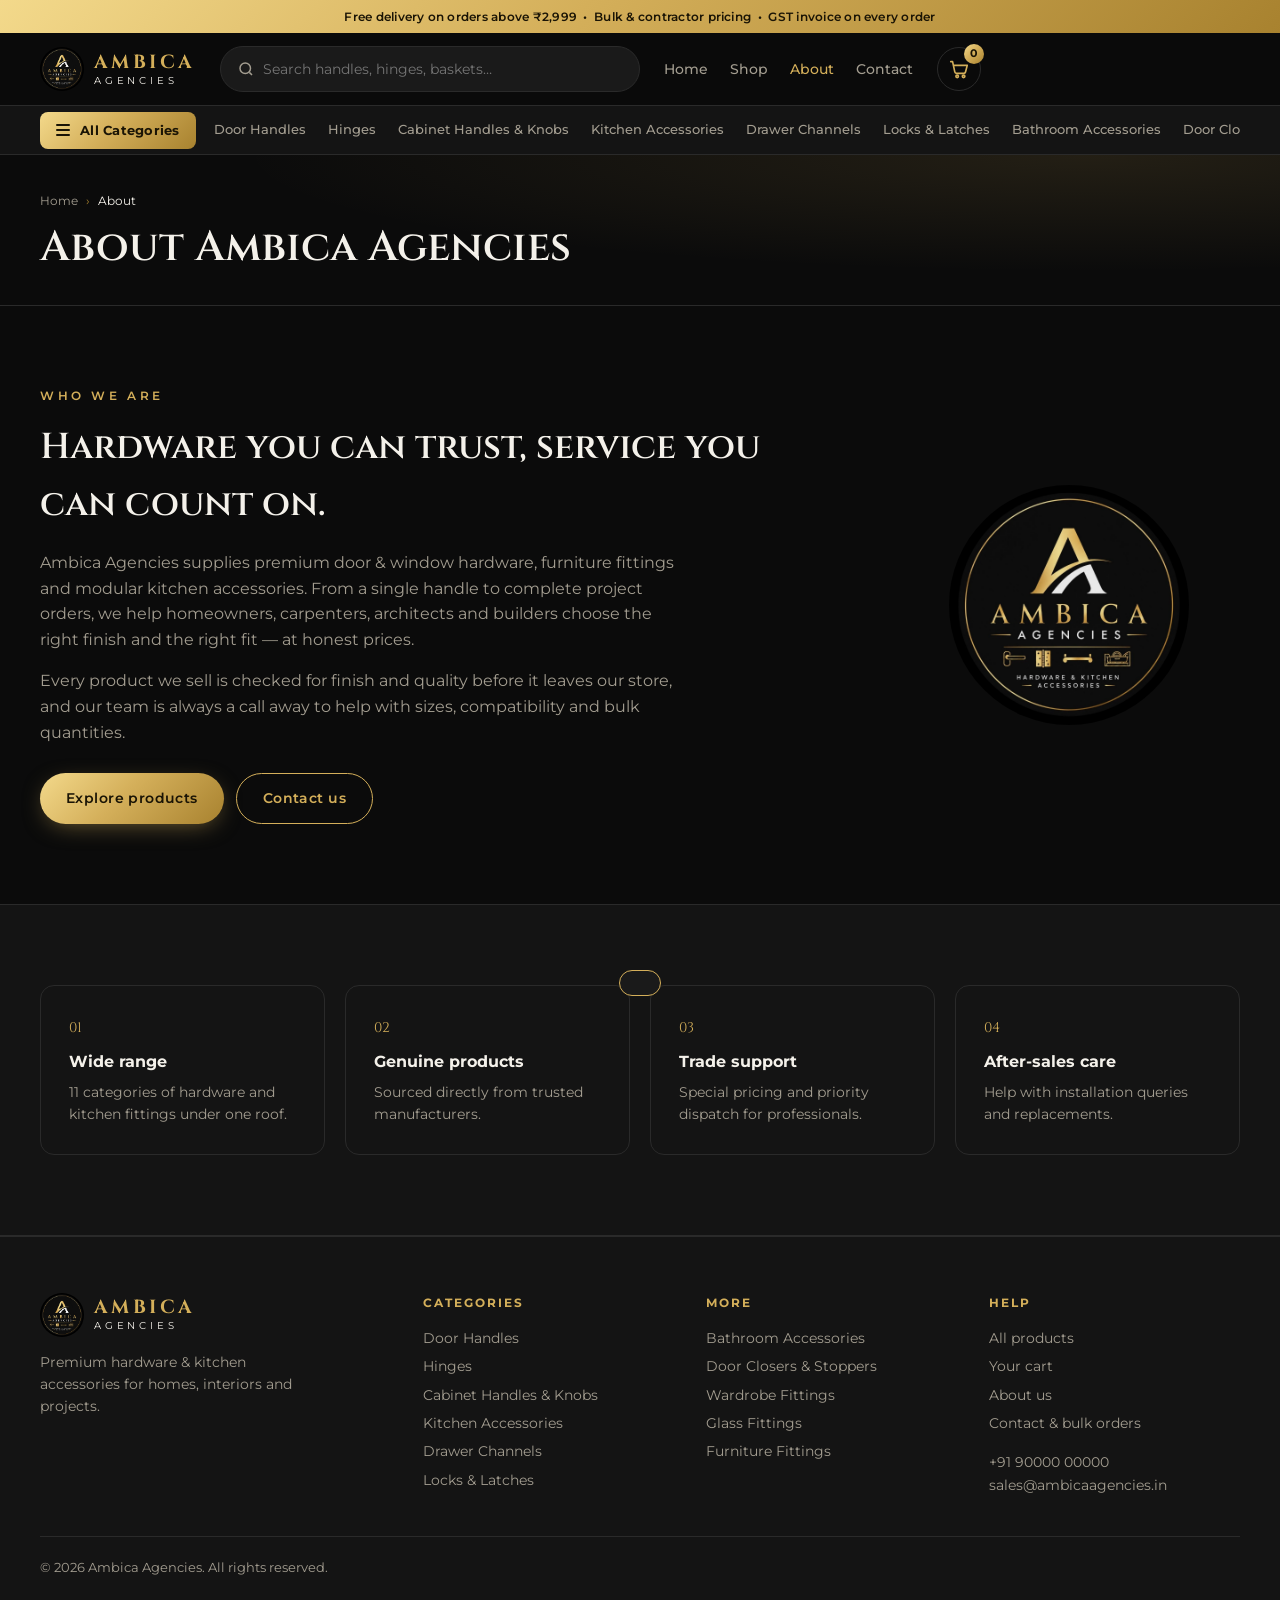
==== about.html @ d41da922 "Add Ambica Agencies online store Multi-page static e-commerce site: home, category/shop pages with f" ====
<!doctype html>
<html lang="en">
<head>
  <meta charset="utf-8" />
  <meta name="viewport" content="width=device-width, initial-scale=1" />
  <title>About — Ambica Agencies</title>
  <link rel="icon" href="assets/logo.webp" />
  <link rel="preconnect" href="https://fonts.googleapis.com" />
  <link rel="preconnect" href="https://fonts.gstatic.com" crossorigin />
  <link href="https://fonts.googleapis.com/css2?family=Cinzel:wght@500;600;700&family=Montserrat:wght@400;500;600;700&display=swap" rel="stylesheet" />
  <link rel="stylesheet" href="css/styles.css" />
</head>
<body>
  <div id="site-header"></div>
  <main>
    <section class="page-hero">
      <div class="container">
        <nav class="crumbs"><a href="index.html">Home</a><i>›</i><span>About</span></nav>
        <h1>About Ambica Agencies</h1>
      </div>
    </section>
    <section class="section">
      <div class="container about">
        <div>
          <p class="eyebrow">Who we are</p>
          <h2>Hardware you can trust, service you can count on.</h2>
          <p>Ambica Agencies supplies premium door & window hardware, furniture fittings and modular kitchen accessories. From a single handle to complete project orders, we help homeowners, carpenters, architects and builders choose the right finish and the right fit — at honest prices.</p>
          <p>Every product we sell is checked for finish and quality before it leaves our store, and our team is always a call away to help with sizes, compatibility and bulk quantities.</p>
          <div class="hero-cta" style="margin-top:28px">
            <a href="shop.html" class="btn btn-gold">Explore products</a>
            <a href="contact.html" class="btn btn-ghost">Contact us</a>
          </div>
        </div>
        <img src="assets/logo.webp" alt="Ambica Agencies logo" class="about-logo" />
      </div>
    </section>
    <section class="section section-alt">
      <div class="container feat-grid">
        <div class="feat"><span>01</span><h3>Wide range</h3><p>11 categories of hardware and kitchen fittings under one roof.</p></div>
        <div class="feat"><span>02</span><h3>Genuine products</h3><p>Sourced directly from trusted manufacturers.</p></div>
        <div class="feat"><span>03</span><h3>Trade support</h3><p>Special pricing and priority dispatch for professionals.</p></div>
        <div class="feat"><span>04</span><h3>After-sales care</h3><p>Help with installation queries and replacements.</p></div>
      </div>
    </section>
  </main>
  <div id="site-footer"></div>
  <script src="js/data.js"></script>
  <script src="js/common.js"></script>
  <script>renderLayout("about");</script>
</body>
</html>
---- css/styles.css ----
:root {
  --black: #0b0b0b;
  --ink: #141414;
  --panel: #1a1a1a;
  --line: #2a2a2a;
  --gold: #d4af5a;
  --gold-2: #f3d98b;
  --gold-3: #a8822f;
  --gold-grad: linear-gradient(135deg, #f3d98b 0%, #d4af5a 45%, #a8822f 100%);
  --text: #f4f1ea;
  --muted: #a39d90;
  --cream: #f7f3ea;
  --radius: 14px;
  --serif: "Cinzel", Georgia, serif;
  --sans: "Montserrat", system-ui, sans-serif;
}

* { box-sizing: border-box; margin: 0; padding: 0; }
html { scroll-behavior: smooth; }
body { font-family: var(--sans); background: var(--black); color: var(--text); line-height: 1.6; -webkit-font-smoothing: antialiased; }
img { max-width: 100%; display: block; }
a { color: inherit; text-decoration: none; }
button { font: inherit; cursor: pointer; border: 0; background: none; color: inherit; }
.container { width: min(1200px, 100% - 32px); margin-inline: auto; }
.gold { background: var(--gold-grad); -webkit-background-clip: text; background-clip: text; color: transparent; }

.topbar { background: var(--gold-grad); color: #1a1405; font-size: 12px; font-weight: 600; text-align: center; padding: 7px 16px; letter-spacing: .02em; }

/* Header */
.header { position: sticky; top: 0; z-index: 30; background: rgba(11,11,11,.92); backdrop-filter: blur(10px); border-bottom: 1px solid var(--line); }
.header-inner { display: flex; align-items: center; gap: 24px; height: 72px; }
.brand { display: flex; align-items: center; gap: 10px; flex-shrink: 0; }
.brand img { width: 44px; height: 44px; border-radius: 50%; }
.brand-text { display: flex; flex-direction: column; line-height: 1; }
.brand-text b { font-family: var(--serif); font-size: 19px; letter-spacing: .18em; color: var(--gold); }
.brand-text small { font-size: 10px; letter-spacing: .38em; color: var(--text); margin-top: 4px; }
.search { flex: 1; max-width: 420px; display: flex; align-items: center; gap: 8px; background: var(--panel); border: 1px solid var(--line); border-radius: 999px; padding: 0 16px; transition: border-color .2s; }
.search:focus-within { border-color: var(--gold); }
.search svg { width: 18px; height: 18px; fill: none; stroke: var(--muted); stroke-width: 2; }
.search input { flex: 1; background: none; border: 0; outline: 0; color: var(--text); padding: 11px 0; font: inherit; font-size: 14px; }
.nav { display: flex; gap: 22px; font-size: 14px; font-weight: 500; }
.nav a { color: var(--muted); transition: color .2s; }
.nav a:hover, .nav a.active { color: var(--gold); }
.cart-btn { position: relative; width: 44px; height: 44px; border-radius: 50%; border: 1px solid var(--line); display: grid; place-items: center; transition: border-color .2s; }
.cart-btn:hover { border-color: var(--gold); }
.cart-btn svg { width: 22px; height: 22px; fill: none; stroke: var(--gold); stroke-width: 1.8; stroke-linecap: round; stroke-linejoin: round; }
.cart-count { position: absolute; top: -4px; right: -4px; min-width: 20px; height: 20px; padding: 0 5px; border-radius: 999px; background: var(--gold-grad); color: #1a1405; font-size: 11px; font-weight: 700; display: grid; place-items: center; }
.cart-count.bump { animation: bump .35s ease; }
@keyframes bump { 50% { transform: scale(1.35); } }

/* Buttons */
.btn { display: inline-flex; align-items: center; justify-content: center; gap: 8px; padding: 13px 26px; border-radius: 999px; font-weight: 600; font-size: 14px; letter-spacing: .03em; transition: transform .15s, box-shadow .2s, background .2s; }
.btn:active { transform: scale(.97); }
.btn-gold { background: var(--gold-grad); color: #1a1405; box-shadow: 0 6px 24px -8px rgba(212,175,90,.6); }
.btn-gold:hover { box-shadow: 0 8px 30px -6px rgba(212,175,90,.8); }
.btn-ghost { border: 1px solid var(--gold); color: var(--gold); }
.btn-ghost:hover { background: rgba(212,175,90,.1); }
.btn-block { width: 100%; }

/* Hero */
.hero { position: relative; overflow: hidden; background: radial-gradient(ellipse at 75% 40%, rgba(212,175,90,.14), transparent 60%), var(--black); border-bottom: 1px solid var(--line); }
.hero-inner { display: grid; grid-template-columns: 1.1fr .9fr; gap: 40px; align-items: center; padding: 80px 0; }
.eyebrow { font-size: 12px; letter-spacing: .3em; text-transform: uppercase; color: var(--gold); font-weight: 600; margin-bottom: 14px; }
.hero h1 { font-family: var(--serif); font-size: clamp(36px, 5.5vw, 64px); line-height: 1.1; font-weight: 600; margin-bottom: 20px; }
.lead { color: var(--muted); font-size: 17px; max-width: 520px; margin-bottom: 30px; }
.hero-cta { display: flex; gap: 12px; flex-wrap: wrap; }
.trust { list-style: none; display: flex; gap: 36px; margin-top: 44px; padding-top: 24px; border-top: 1px solid var(--line); }
.trust li { display: flex; flex-direction: column; }
.trust b { font-family: var(--serif); font-size: 22px; color: var(--gold); }
.trust span { font-size: 12px; color: var(--muted); text-transform: uppercase; letter-spacing: .15em; }
.hero-art { display: grid; place-items: center; }
.ring { width: min(420px, 100%); aspect-ratio: 1; border-radius: 50%; padding: 6px; background: var(--gold-grad); box-shadow: 0 30px 80px -20px rgba(212,175,90,.35); animation: float 6s ease-in-out infinite; }
.ring img { width: 100%; height: 100%; border-radius: 50%; object-fit: cover; }
@keyframes float { 50% { transform: translateY(-12px); } }

/* Sections */
.section { padding: 80px 0; }
.section-alt { background: var(--ink); border-block: 1px solid var(--line); }
.section-head { display: flex; align-items: center; gap: 20px; margin-bottom: 36px; }
.section-head h2, .about h2, .contact h2 { font-family: var(--serif); font-size: clamp(26px, 3vw, 36px); font-weight: 600; }
.rule { flex: 1; height: 1px; background: linear-gradient(90deg, var(--gold), transparent); }

/* Categories */
.cat-grid { display: grid; grid-template-columns: repeat(auto-fill, minmax(170px, 1fr)); gap: 16px; }
.cat { background: var(--panel); border: 1px solid var(--line); border-radius: var(--radius); padding: 24px 14px; text-align: center; transition: border-color .2s, transform .2s; }
.cat:hover { border-color: var(--gold); transform: translateY(-4px); }
.cat svg { width: 56px; height: 56px; margin: 0 auto 12px; }
.cat h3 { font-size: 13px; font-weight: 600; }
.cat p { font-size: 12px; color: var(--muted); }
.icon-svg { fill: none; stroke: var(--gold); stroke-width: 2.4; stroke-linecap: round; stroke-linejoin: round; }

/* Toolbar */
.toolbar { display: flex; justify-content: space-between; align-items: center; gap: 16px; flex-wrap: wrap; margin-bottom: 12px; }
.chips { display: flex; gap: 8px; flex-wrap: wrap; }
.chip { padding: 8px 16px; border-radius: 999px; border: 1px solid var(--line); font-size: 13px; font-weight: 500; color: var(--muted); transition: all .2s; }
.chip:hover { color: var(--text); border-color: var(--muted); }
.chip.active { background: var(--gold-grad); color: #1a1405; border-color: transparent; }
.sort { font-size: 13px; color: var(--muted); display: flex; align-items: center; gap: 8px; }
.sort select, .form input, .form textarea, .form select { background: var(--panel); color: var(--text); border: 1px solid var(--line); border-radius: 10px; padding: 9px 12px; font: inherit; font-size: 14px; outline: 0; }
.sort select:focus, .form input:focus, .form textarea:focus { border-color: var(--gold); }
.result-count { font-size: 13px; color: var(--muted); margin-bottom: 20px; }

/* Product grid */
.grid { display: grid; grid-template-columns: repeat(auto-fill, minmax(240px, 1fr)); gap: 20px; }
.card { background: var(--panel); border: 1px solid var(--line); border-radius: var(--radius); }
.product { display: flex; flex-direction: column; overflow: hidden; transition: border-color .2s, transform .2s, box-shadow .2s; }
.product:hover { border-color: rgba(212,175,90,.6); transform: translateY(-4px); box-shadow: 0 20px 40px -20px rgba(0,0,0,.8); }
.thumb { position: relative; aspect-ratio: 1; background: radial-gradient(circle at 50% 40%, #232323, #121212); display: grid; place-items: center; cursor: pointer; border-bottom: 1px solid var(--line); }
.thumb svg { width: 52%; height: 52%; transition: transform .3s; }
.product:hover .thumb svg { transform: scale(1.06); }
.badge { position: absolute; top: 12px; left: 12px; font-size: 10px; font-weight: 700; letter-spacing: .1em; text-transform: uppercase; padding: 4px 10px; border-radius: 999px; background: var(--gold-grad); color: #1a1405; }
.off { position: absolute; top: 12px; right: 12px; font-size: 11px; font-weight: 600; color: #7ed39a; }
.p-body { padding: 16px; display: flex; flex-direction: column; gap: 6px; flex: 1; }
.p-cat { display: block; font-size: 11px; color: var(--gold); text-transform: uppercase; letter-spacing: .14em; font-weight: 600; }
.p-name { display: block; font-size: 15px; font-weight: 600; line-height: 1.35; cursor: pointer; }
.p-finish { font-size: 12px; color: var(--muted); }
.p-price { display: flex; align-items: baseline; gap: 8px; margin-top: auto; padding-top: 8px; }
.p-price b { font-size: 18px; }
.p-price s { font-size: 13px; color: var(--muted); }
.add-btn { margin-top: 10px; padding: 10px; border-radius: 10px; border: 1px solid var(--gold); color: var(--gold); font-weight: 600; font-size: 13px; transition: all .2s; }
.add-btn:hover { background: var(--gold-grad); color: #1a1405; border-color: transparent; }
.empty { grid-column: 1/-1; text-align: center; color: var(--muted); padding: 60px 0; }

/* Features */
.feat-grid { display: grid; grid-template-columns: repeat(4, 1fr); gap: 20px; }
.feat { padding: 28px; border: 1px solid var(--line); border-radius: var(--radius); }
.feat span { font-family: var(--serif); color: var(--gold); font-size: 14px; }
.feat h3 { font-size: 16px; margin: 10px 0 6px; }
.feat p { font-size: 14px; color: var(--muted); }

/* About & contact */
.about { display: grid; grid-template-columns: 1.4fr .6fr; gap: 60px; align-items: center; }
.about p:not(.eyebrow) { color: var(--muted); margin-top: 16px; font-size: 16px; max-width: 640px; }
.about-logo { width: 240px; border-radius: 50%; justify-self: center; opacity: .95; }
.contact { display: grid; grid-template-columns: 1fr 1fr; gap: 48px; align-items: start; }
.contact-list { list-style: none; margin-top: 24px; display: grid; gap: 18px; }
.contact-list li { display: flex; flex-direction: column; }
.contact-list b { font-size: 12px; text-transform: uppercase; letter-spacing: .15em; color: var(--gold); }
.contact-list span { color: var(--muted); }
.form { padding: 28px; display: grid; gap: 12px; }
.form h3 { font-family: var(--serif); font-size: 20px; margin-bottom: 4px; }
.form textarea { resize: vertical; }


/* Shared bits reused by cart & checkout */
.qty { display: inline-flex; align-items: center; border: 1px solid var(--line); border-radius: 999px; }
.qty button { width: 34px; height: 34px; font-size: 16px; color: var(--gold); }
.qty span { min-width: 28px; text-align: center; font-weight: 600; font-size: 14px; }
.line-item { display: grid; grid-template-columns: 72px 1fr auto; gap: 16px; align-items: center; padding: 16px 0; border-bottom: 1px solid var(--line); }
.line-item:last-child { border-bottom: 0; }
.mini { width: 72px; height: 72px; border-radius: 10px; background: #1d1d1d; display: grid; place-items: center; flex-shrink: 0; }
.mini svg { width: 68%; height: 68%; }
.line-item h4 { font-size: 15px; font-weight: 600; line-height: 1.3; }
.line-item h4:hover { color: var(--gold); }
.line-item small { color: var(--muted); font-size: 12px; display: block; margin: 2px 0 8px; }
.line-item .right { text-align: right; display: grid; gap: 6px; justify-items: end; }
.remove { font-size: 12px; color: var(--muted); text-decoration: underline; }
.remove:hover { color: #e57373; }
.sum-row { display: flex; justify-content: space-between; font-size: 14px; color: var(--muted); }
.sum-row.total { color: var(--text); font-weight: 700; font-size: 17px; padding-top: 10px; border-top: 1px dashed var(--line); }
.sum-row small { font-weight: 400; color: var(--muted); font-size: 12px; }
.ship-note { font-size: 12px; color: var(--gold); }
.pay-opts { display: grid; gap: 8px; }
.checkout-form .pay-opt { display: flex; align-items: center; gap: 10px; border: 1px solid var(--line); border-radius: 10px; padding: 12px 14px; font-size: 14px; color: var(--text); cursor: pointer; flex-wrap: wrap; }
.pay-opt:has(input:checked) { border-color: var(--gold); background: rgba(212,175,90,.07); }
.form .pay-opt input { accent-color: var(--gold); width: 16px; height: 16px; padding: 0; margin: 0; }
.back-link { font-size: 13px; color: var(--muted); text-decoration: underline; justify-self: start; }
.success { text-align: center; padding: 56px 24px; display: grid; gap: 14px; justify-items: center; max-width: 620px; margin: 0 auto; }
.success h2 { font-family: var(--serif); }
.success .tick { width: 72px; height: 72px; border-radius: 50%; background: var(--gold-grad); display: grid; place-items: center; color: #1a1405; font-size: 34px; font-weight: 700; }

.toast { position: fixed; bottom: 24px; left: 50%; transform: translate(-50%, 120px); background: var(--panel); border: 1px solid var(--gold); color: var(--text); padding: 12px 20px; border-radius: 999px; font-size: 14px; z-index: 60; transition: transform .3s; white-space: nowrap; }
.toast.show { transform: translate(-50%, 0); }
.toast a { color: var(--gold); font-weight: 600; margin-left: 8px; text-decoration: underline; }

/* ---------- Category bar & mega menu ---------- */
.catnav { background: var(--ink); border-bottom: 1px solid var(--line); position: sticky; top: 72px; z-index: 25; }
.catnav-inner { display: flex; align-items: center; gap: 18px; height: 48px; }
.allcats { position: relative; flex-shrink: 0; height: 100%; display: flex; align-items: center; }
.allcats-btn { display: flex; align-items: center; gap: 10px; background: var(--gold-grad); color: #1a1405; font-weight: 700; font-size: 13px; padding: 8px 16px; border-radius: 8px; letter-spacing: .02em; }
.burger, .burger::before, .burger::after { display: block; width: 14px; height: 2px; background: currentColor; border-radius: 2px; position: relative; }
.burger::before, .burger::after { content: ""; position: absolute; left: 0; }
.burger::before { top: -5px; } .burger::after { top: 5px; }
.mega { position: absolute; top: 100%; left: 0; width: min(960px, calc(100vw - 32px)); background: var(--ink); border: 1px solid var(--line); border-radius: 0 0 var(--radius) var(--radius); padding: 24px; display: grid; grid-template-columns: repeat(4, 1fr); gap: 22px 28px; box-shadow: 0 30px 60px -20px rgba(0,0,0,.9); opacity: 0; visibility: hidden; transform: translateY(6px); transition: opacity .18s, transform .18s, visibility .18s; }
.allcats.open .mega { opacity: 1; visibility: visible; transform: none; }
@media (hover: hover) { .allcats:hover .mega { opacity: 1; visibility: visible; transform: none; } }
.mega-col { display: grid; gap: 6px; align-content: start; }
.mega-col a { font-size: 13px; color: var(--muted); }
.mega-col a:hover { color: var(--gold); }
.mega-title { display: flex; align-items: center; gap: 8px; color: var(--text) !important; font-weight: 600; font-size: 14px !important; margin-bottom: 4px; }
.mega-title svg { width: 26px; height: 26px; }
.catnav-links { display: flex; gap: 22px; overflow-x: auto; scrollbar-width: none; height: 100%; align-items: center; }
.catnav-links::-webkit-scrollbar { display: none; }
.catnav-links a { white-space: nowrap; font-size: 13px; color: var(--muted); font-weight: 500; height: 100%; display: flex; align-items: center; border-bottom: 2px solid transparent; }
.catnav-links a:hover { color: var(--text); }
.catnav-links a.active { color: var(--gold); border-bottom-color: var(--gold); }

/* ---------- Page hero, breadcrumbs, pills ---------- */
.muted { color: var(--muted); }
.small { font-size: 13px; }
.see-all { font-size: 13px; color: var(--gold); font-weight: 600; white-space: nowrap; }
.page-hero { padding: 36px 0 32px; background: radial-gradient(ellipse at 85% 0%, rgba(212,175,90,.12), transparent 55%), var(--black); border-bottom: 1px solid var(--line); }
.page-hero h1 { font-family: var(--serif); font-size: clamp(28px, 4vw, 42px); font-weight: 600; line-height: 1.15; }
.page-hero-row { display: flex; align-items: center; gap: 20px; }
.page-hero-row p { margin-top: 6px; max-width: 620px; }
.page-hero-icon { width: 76px; height: 76px; flex-shrink: 0; border-radius: 50%; border: 1px solid var(--gold-3); display: grid; place-items: center; background: #151515; }
.page-hero-icon svg { width: 60%; height: 60%; }
.crumbs { font-size: 12px; color: var(--muted); margin-bottom: 14px; display: flex; flex-wrap: wrap; gap: 8px; align-items: center; }
.crumbs a:hover { color: var(--gold); }
.crumbs span { color: var(--text); }
.crumbs i { font-style: normal; color: var(--gold-3); }
.sub-pills { display: flex; gap: 8px; flex-wrap: wrap; margin-top: 20px; }
.cat-row .sub-pills { margin: -16px 0 20px; }
.cat-row + .cat-row { margin-top: 64px; }
.sub-pills a { padding: 7px 16px; border-radius: 999px; border: 1px solid var(--line); font-size: 13px; color: var(--muted); transition: all .2s; white-space: nowrap; }
.sub-pills a:hover { color: var(--text); border-color: var(--muted); }
.sub-pills a.active { background: var(--gold-grad); color: #1a1405; border-color: transparent; font-weight: 600; }

/* ---------- Shop layout ---------- */
.shop-section { padding-top: 36px; }
.shop-layout { display: grid; grid-template-columns: 250px 1fr; gap: 32px; align-items: start; }
.filters { position: sticky; top: 136px; display: grid; gap: 22px; max-height: calc(100vh - 156px); overflow-y: auto; padding-right: 6px; }
.filter-group h4 { font-size: 12px; text-transform: uppercase; letter-spacing: .16em; color: var(--gold); margin-bottom: 10px; }
.cat-list { display: grid; gap: 2px; }
.cat-list a { display: flex; justify-content: space-between; font-size: 14px; color: var(--muted); padding: 6px 10px; border-radius: 8px; }
.cat-list a span { font-size: 12px; opacity: .7; }
.cat-list a:hover { color: var(--text); background: var(--panel); }
.cat-list a.active { color: var(--gold); background: rgba(212,175,90,.08); font-weight: 600; }
.checks { display: grid; gap: 8px; }
.checks label { display: flex; gap: 10px; align-items: center; font-size: 14px; color: var(--muted); cursor: pointer; }
.checks input { accent-color: var(--gold); width: 16px; height: 16px; }
.clear-link { font-size: 13px; color: var(--muted); text-decoration: underline; justify-self: start; }
.filter-toggle { display: none; }
.shop-main .toolbar { margin-bottom: 18px; }
.shop-main .result-count { margin: 0; }

/* ---------- Product page ---------- */
.pdp-section { padding-top: 32px; }
.pdp { display: grid; grid-template-columns: 1fr 1fr; gap: 48px; align-items: start; }
.pdp-media { position: sticky; top: 140px; aspect-ratio: 1; border-radius: 18px; border: 1px solid var(--line); background: radial-gradient(circle at 50% 40%, #252525, #111); display: grid; place-items: center; }
.pdp-media svg { width: 55%; height: 55%; }
.pdp-media img { width: 100%; height: 100%; object-fit: cover; border-radius: 18px; }
.pdp-info { display: grid; gap: 14px; }
.pdp-info h1 { font-family: var(--serif); font-size: clamp(26px, 3.2vw, 38px); line-height: 1.15; font-weight: 600; }
.pdp-price { display: flex; align-items: baseline; gap: 12px; flex-wrap: wrap; }
.pdp-price b { font-size: 30px; }
.pdp-price s { color: var(--muted); }
.save { font-size: 13px; color: #7ed39a; font-weight: 600; }
.pdp-info .desc { color: var(--muted); font-size: 15px; }
.pdp-actions { display: flex; gap: 12px; flex-wrap: wrap; align-items: center; padding: 8px 0; }
.pdp-actions .btn { flex: 1; min-width: 140px; }
.qty-lg button { width: 42px; height: 46px; font-size: 18px; }
.perks { list-style: none; display: grid; grid-template-columns: 1fr 1fr; gap: 8px; font-size: 13px; color: var(--muted); padding: 16px; border: 1px solid var(--line); border-radius: 12px; }
.specs-table { width: 100%; border-collapse: collapse; font-size: 14px; }
.specs-table th, .specs-table td { text-align: left; padding: 10px 0; border-bottom: 1px solid var(--line); }
.specs-table th { color: var(--muted); font-weight: 500; width: 40%; }
.enquire { font-size: 13px; color: var(--gold); }
.enquire:hover { text-decoration: underline; }

/* ---------- Cart & checkout ---------- */
.cart-layout { display: grid; grid-template-columns: 1fr 360px; gap: 28px; align-items: start; }
.cart-list { padding: 8px 24px; }
.summary { padding: 24px; display: grid; gap: 12px; position: sticky; top: 140px; }
.summary h3, .checkout-form h3 { font-family: var(--serif); font-size: 19px; }
.sum-item { display: grid; grid-template-columns: 48px 1fr auto; gap: 12px; align-items: center; font-size: 13px; padding-bottom: 12px; border-bottom: 1px solid var(--line); }
.sum-item .mini { width: 48px; height: 48px; }
.sum-item small { display: block; color: var(--muted); }
.checkout-form { padding: 28px; gap: 14px; }
.checkout-form label { font-size: 12px; color: var(--muted); display: grid; gap: 6px; }
.checkout-form h3:not(:first-child) { margin-top: 10px; }
.form-row { display: grid; grid-template-columns: 1fr 1fr; gap: 14px; }

.cta-band { display: flex; justify-content: space-between; align-items: center; gap: 24px; flex-wrap: wrap; padding: 40px; border-radius: 20px; border: 1px solid var(--gold-3); background: radial-gradient(ellipse at 100% 0%, rgba(212,175,90,.18), transparent 60%), var(--ink); }
.cta-band h2 { font-family: var(--serif); font-size: clamp(24px, 3vw, 34px); }

/* ---------- Footer ---------- */
.footer { padding: 56px 0 24px; border-top: 1px solid var(--line); background: var(--ink); }
.footer-grid { display: grid; grid-template-columns: 1.4fr 1fr 1fr 1fr; gap: 32px; }
.footer-grid h4 { font-size: 12px; text-transform: uppercase; letter-spacing: .16em; color: var(--gold); margin-bottom: 12px; }
.footer-grid a:not(.brand) { display: block; font-size: 14px; color: var(--muted); padding: 3px 0; }
.footer-grid a:not(.brand):hover { color: var(--gold); }
.footer-about, .footer-contact { font-size: 14px; color: var(--muted); margin-top: 14px; max-width: 280px; }
.footer-bottom { margin-top: 40px; padding-top: 20px; border-top: 1px solid var(--line); font-size: 13px; color: var(--muted); }

/* Responsive */
@media (max-width: 1000px) {
  .nav { display: none; }
  .mega { grid-template-columns: repeat(3, 1fr); }
  .shop-layout { grid-template-columns: 1fr; gap: 16px; }
  .filter-toggle { display: inline-flex; justify-self: start; padding: 9px 20px; }
  .filters { display: none; position: static; max-height: none; grid-template-columns: repeat(auto-fit, minmax(200px, 1fr)); padding: 20px; border: 1px solid var(--line); border-radius: var(--radius); background: var(--panel); }
  .filters.open { display: grid; }
  .cart-layout, .pdp { grid-template-columns: 1fr; }
  .pdp-media, .summary { position: static; }
  .pdp-media { max-width: 520px; width: 100%; margin: 0 auto; }
  .footer-grid { grid-template-columns: 1fr 1fr; }
  .feat-grid { grid-template-columns: repeat(2, 1fr); }
}
@media (max-width: 760px) {
  .header { position: static; }
  .catnav { top: 0; }
  .header-inner { flex-wrap: wrap; height: auto; padding: 12px 0; gap: 12px; }
  .allcats-btn { padding: 8px 12px; }
  .allcats { position: static; }
  .catnav-inner { position: relative; }
  .mega { grid-template-columns: 1fr 1fr; width: 100%; max-height: 70vh; overflow-y: auto; padding: 18px; gap: 18px; }
  .page-hero-icon { width: 56px; height: 56px; }
  .perks, .form-row { grid-template-columns: 1fr; }
  .cart-list { padding: 4px 16px; }
  .line-item { grid-template-columns: 56px 1fr; }
  .line-item .mini { width: 56px; height: 56px; }
  .line-item .right { grid-column: 2; justify-items: start; text-align: left; display: flex; gap: 16px; align-items: center; }
  .cta-band { padding: 28px 20px; }
  .footer-grid { grid-template-columns: 1fr 1fr; gap: 24px; }
  .footer-grid > div:first-child { grid-column: 1 / -1; }
  .search { order: 3; max-width: none; flex-basis: 100%; }
  .brand { margin-right: auto; }
  .hero-inner { grid-template-columns: 1fr; padding: 48px 0; }
  .hero-art { order: -1; }
  .ring { width: 220px; }
  .trust { gap: 24px; }
  .section { padding: 56px 0; }
  .cat-grid { grid-template-columns: repeat(2, 1fr); }
  .cat { padding: 18px 10px; }
  .grid { grid-template-columns: repeat(2, 1fr); gap: 12px; }
  .p-body { padding: 12px; }
  .p-name { font-size: 13px; }
  .feat-grid, .about, .contact { grid-template-columns: 1fr; }
  .about-logo { width: 160px; }
}
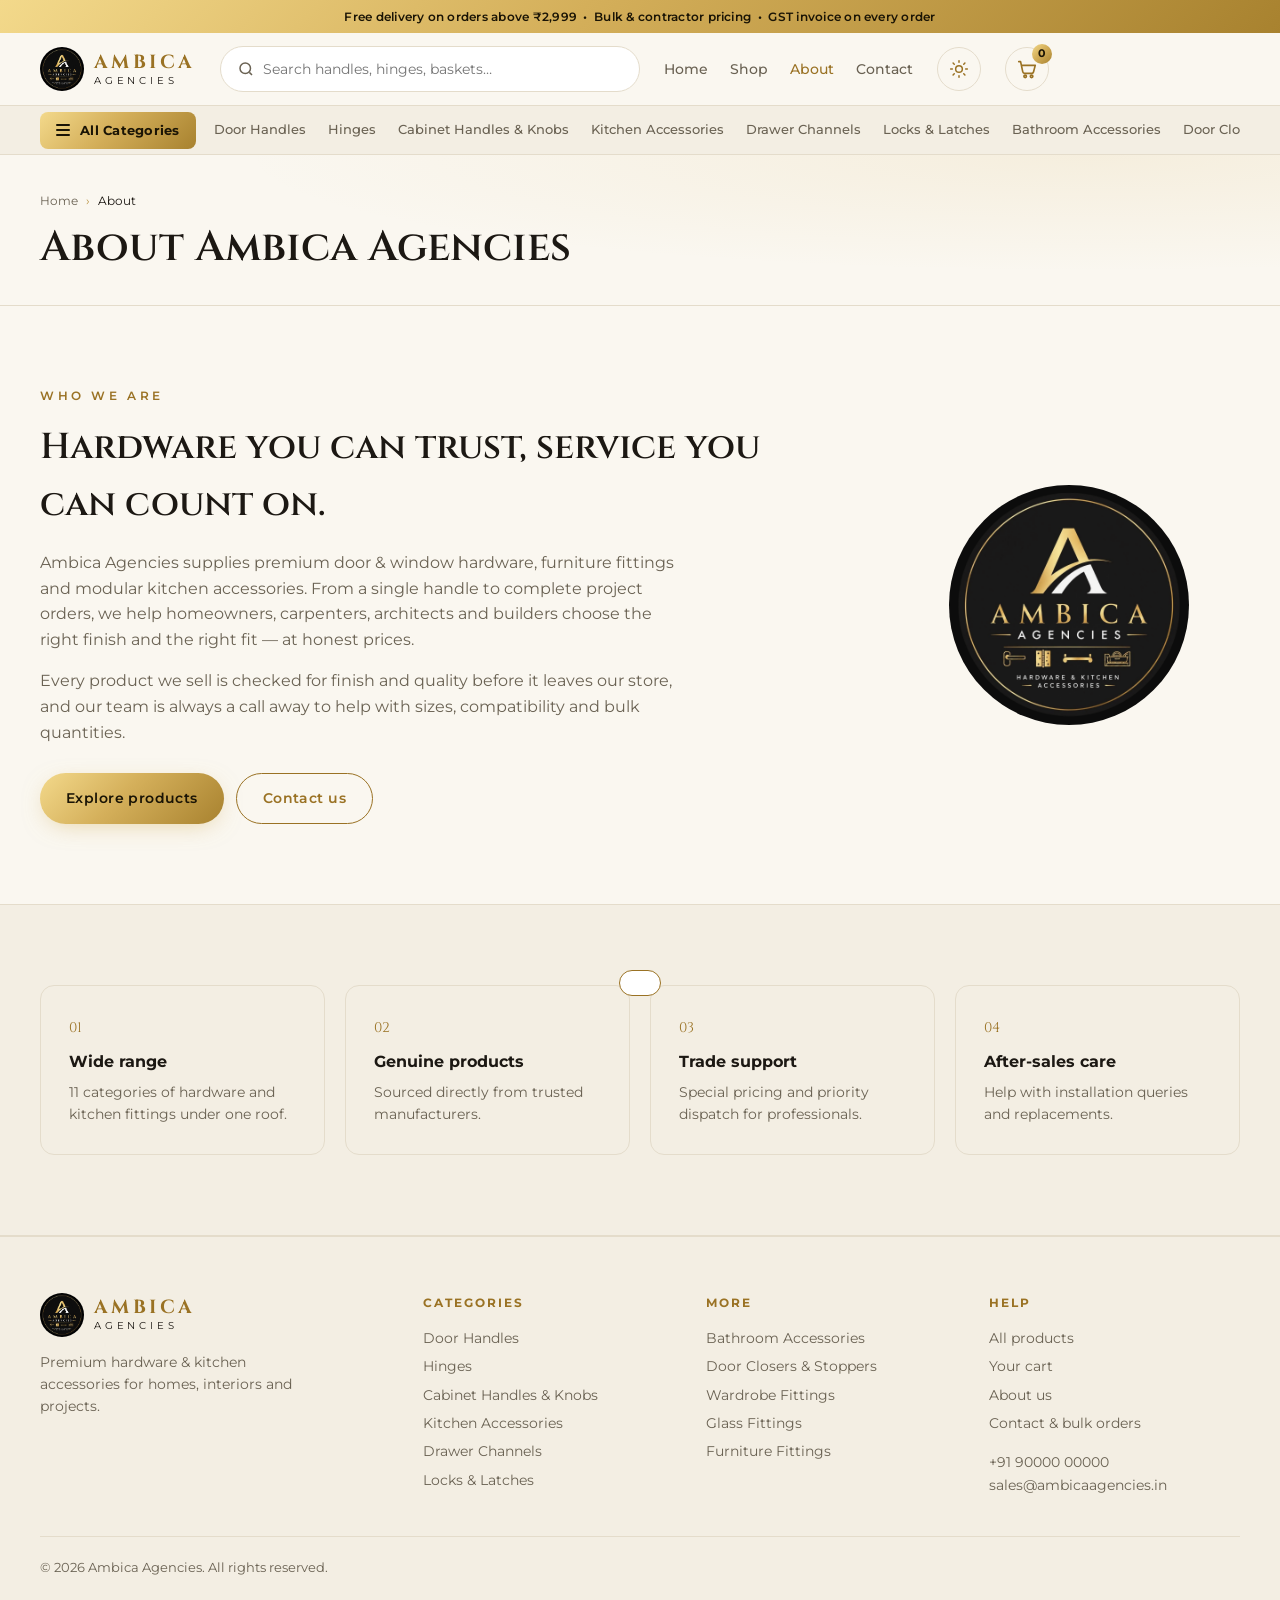
==== commit f97b40f5: "Add light/dark theme toggle Light theme with a sun/moon toggle in the header; the choice is saved an" ====
--- a/about.html
+++ b/about.html
@@ -9,6 +9,7 @@
   <link rel="preconnect" href="https://fonts.gstatic.com" crossorigin />
   <link href="https://fonts.googleapis.com/css2?family=Cinzel:wght@500;600;700&family=Montserrat:wght@400;500;600;700&display=swap" rel="stylesheet" />
   <link rel="stylesheet" href="css/styles.css" />
+  <script src="js/theme.js"></script>
 </head>
 <body>
   <div id="site-header"></div>
--- a/css/styles.css
+++ b/css/styles.css
@@ -13,6 +13,17 @@
   --radius: 14px;
   --serif: "Cinzel", Georgia, serif;
   --sans: "Montserrat", system-ui, sans-serif;
+  --on-gold: #1a1405;
+  --gold-text-grad: var(--gold-grad);
+  --header-bg: rgba(11,11,11,.92);
+  --thumb-1: #242424;
+  --thumb-2: #121212;
+  --mini-bg: #1d1d1d;
+  --success: #7ed39a;
+  --danger: #e57373;
+  --shadow: 0 20px 40px -20px rgba(0,0,0,.8);
+  --shadow-lg: 0 30px 60px -20px rgba(0,0,0,.9);
+  color-scheme: dark;
 }
 
 * { box-sizing: border-box; margin: 0; padding: 0; }
@@ -22,12 +33,12 @@
 a { color: inherit; text-decoration: none; }
 button { font: inherit; cursor: pointer; border: 0; background: none; color: inherit; }
 .container { width: min(1200px, 100% - 32px); margin-inline: auto; }
-.gold { background: var(--gold-grad); -webkit-background-clip: text; background-clip: text; color: transparent; }
-
-.topbar { background: var(--gold-grad); color: #1a1405; font-size: 12px; font-weight: 600; text-align: center; padding: 7px 16px; letter-spacing: .02em; }
+.gold { background: var(--gold-text-grad); -webkit-background-clip: text; background-clip: text; color: transparent; }
+
+.topbar { background: var(--gold-grad); color: var(--on-gold); font-size: 12px; font-weight: 600; text-align: center; padding: 7px 16px; letter-spacing: .02em; }
 
 /* Header */
-.header { position: sticky; top: 0; z-index: 30; background: rgba(11,11,11,.92); backdrop-filter: blur(10px); border-bottom: 1px solid var(--line); }
+.header { position: sticky; top: 0; z-index: 30; background: var(--header-bg); backdrop-filter: blur(10px); border-bottom: 1px solid var(--line); }
 .header-inner { display: flex; align-items: center; gap: 24px; height: 72px; }
 .brand { display: flex; align-items: center; gap: 10px; flex-shrink: 0; }
 .brand img { width: 44px; height: 44px; border-radius: 50%; }
@@ -44,14 +55,14 @@
 .cart-btn { position: relative; width: 44px; height: 44px; border-radius: 50%; border: 1px solid var(--line); display: grid; place-items: center; transition: border-color .2s; }
 .cart-btn:hover { border-color: var(--gold); }
 .cart-btn svg { width: 22px; height: 22px; fill: none; stroke: var(--gold); stroke-width: 1.8; stroke-linecap: round; stroke-linejoin: round; }
-.cart-count { position: absolute; top: -4px; right: -4px; min-width: 20px; height: 20px; padding: 0 5px; border-radius: 999px; background: var(--gold-grad); color: #1a1405; font-size: 11px; font-weight: 700; display: grid; place-items: center; }
+.cart-count { position: absolute; top: -4px; right: -4px; min-width: 20px; height: 20px; padding: 0 5px; border-radius: 999px; background: var(--gold-grad); color: var(--on-gold); font-size: 11px; font-weight: 700; display: grid; place-items: center; }
 .cart-count.bump { animation: bump .35s ease; }
 @keyframes bump { 50% { transform: scale(1.35); } }
 
 /* Buttons */
 .btn { display: inline-flex; align-items: center; justify-content: center; gap: 8px; padding: 13px 26px; border-radius: 999px; font-weight: 600; font-size: 14px; letter-spacing: .03em; transition: transform .15s, box-shadow .2s, background .2s; }
 .btn:active { transform: scale(.97); }
-.btn-gold { background: var(--gold-grad); color: #1a1405; box-shadow: 0 6px 24px -8px rgba(212,175,90,.6); }
+.btn-gold { background: var(--gold-grad); color: var(--on-gold); box-shadow: 0 6px 24px -8px rgba(212,175,90,.6); }
 .btn-gold:hover { box-shadow: 0 8px 30px -6px rgba(212,175,90,.8); }
 .btn-ghost { border: 1px solid var(--gold); color: var(--gold); }
 .btn-ghost:hover { background: rgba(212,175,90,.1); }
@@ -94,7 +105,7 @@
 .chips { display: flex; gap: 8px; flex-wrap: wrap; }
 .chip { padding: 8px 16px; border-radius: 999px; border: 1px solid var(--line); font-size: 13px; font-weight: 500; color: var(--muted); transition: all .2s; }
 .chip:hover { color: var(--text); border-color: var(--muted); }
-.chip.active { background: var(--gold-grad); color: #1a1405; border-color: transparent; }
+.chip.active { background: var(--gold-grad); color: var(--on-gold); border-color: transparent; }
 .sort { font-size: 13px; color: var(--muted); display: flex; align-items: center; gap: 8px; }
 .sort select, .form input, .form textarea, .form select { background: var(--panel); color: var(--text); border: 1px solid var(--line); border-radius: 10px; padding: 9px 12px; font: inherit; font-size: 14px; outline: 0; }
 .sort select:focus, .form input:focus, .form textarea:focus { border-color: var(--gold); }
@@ -104,12 +115,12 @@
 .grid { display: grid; grid-template-columns: repeat(auto-fill, minmax(240px, 1fr)); gap: 20px; }
 .card { background: var(--panel); border: 1px solid var(--line); border-radius: var(--radius); }
 .product { display: flex; flex-direction: column; overflow: hidden; transition: border-color .2s, transform .2s, box-shadow .2s; }
-.product:hover { border-color: rgba(212,175,90,.6); transform: translateY(-4px); box-shadow: 0 20px 40px -20px rgba(0,0,0,.8); }
-.thumb { position: relative; aspect-ratio: 1; background: radial-gradient(circle at 50% 40%, #232323, #121212); display: grid; place-items: center; cursor: pointer; border-bottom: 1px solid var(--line); }
+.product:hover { border-color: rgba(212,175,90,.6); transform: translateY(-4px); box-shadow: var(--shadow); }
+.thumb { position: relative; aspect-ratio: 1; background: radial-gradient(circle at 50% 40%, var(--thumb-1), var(--thumb-2)); display: grid; place-items: center; cursor: pointer; border-bottom: 1px solid var(--line); }
 .thumb svg { width: 52%; height: 52%; transition: transform .3s; }
 .product:hover .thumb svg { transform: scale(1.06); }
-.badge { position: absolute; top: 12px; left: 12px; font-size: 10px; font-weight: 700; letter-spacing: .1em; text-transform: uppercase; padding: 4px 10px; border-radius: 999px; background: var(--gold-grad); color: #1a1405; }
-.off { position: absolute; top: 12px; right: 12px; font-size: 11px; font-weight: 600; color: #7ed39a; }
+.badge { position: absolute; top: 12px; left: 12px; font-size: 10px; font-weight: 700; letter-spacing: .1em; text-transform: uppercase; padding: 4px 10px; border-radius: 999px; background: var(--gold-grad); color: var(--on-gold); }
+.off { position: absolute; top: 12px; right: 12px; font-size: 11px; font-weight: 600; color: var(--success); }
 .p-body { padding: 16px; display: flex; flex-direction: column; gap: 6px; flex: 1; }
 .p-cat { display: block; font-size: 11px; color: var(--gold); text-transform: uppercase; letter-spacing: .14em; font-weight: 600; }
 .p-name { display: block; font-size: 15px; font-weight: 600; line-height: 1.35; cursor: pointer; }
@@ -118,7 +129,7 @@
 .p-price b { font-size: 18px; }
 .p-price s { font-size: 13px; color: var(--muted); }
 .add-btn { margin-top: 10px; padding: 10px; border-radius: 10px; border: 1px solid var(--gold); color: var(--gold); font-weight: 600; font-size: 13px; transition: all .2s; }
-.add-btn:hover { background: var(--gold-grad); color: #1a1405; border-color: transparent; }
+.add-btn:hover { background: var(--gold-grad); color: var(--on-gold); border-color: transparent; }
 .empty { grid-column: 1/-1; text-align: center; color: var(--muted); padding: 60px 0; }
 
 /* Features */
@@ -148,14 +159,14 @@
 .qty span { min-width: 28px; text-align: center; font-weight: 600; font-size: 14px; }
 .line-item { display: grid; grid-template-columns: 72px 1fr auto; gap: 16px; align-items: center; padding: 16px 0; border-bottom: 1px solid var(--line); }
 .line-item:last-child { border-bottom: 0; }
-.mini { width: 72px; height: 72px; border-radius: 10px; background: #1d1d1d; display: grid; place-items: center; flex-shrink: 0; }
+.mini { width: 72px; height: 72px; border-radius: 10px; background: var(--mini-bg); display: grid; place-items: center; flex-shrink: 0; }
 .mini svg { width: 68%; height: 68%; }
 .line-item h4 { font-size: 15px; font-weight: 600; line-height: 1.3; }
 .line-item h4:hover { color: var(--gold); }
 .line-item small { color: var(--muted); font-size: 12px; display: block; margin: 2px 0 8px; }
 .line-item .right { text-align: right; display: grid; gap: 6px; justify-items: end; }
 .remove { font-size: 12px; color: var(--muted); text-decoration: underline; }
-.remove:hover { color: #e57373; }
+.remove:hover { color: var(--danger); }
 .sum-row { display: flex; justify-content: space-between; font-size: 14px; color: var(--muted); }
 .sum-row.total { color: var(--text); font-weight: 700; font-size: 17px; padding-top: 10px; border-top: 1px dashed var(--line); }
 .sum-row small { font-weight: 400; color: var(--muted); font-size: 12px; }
@@ -167,7 +178,7 @@
 .back-link { font-size: 13px; color: var(--muted); text-decoration: underline; justify-self: start; }
 .success { text-align: center; padding: 56px 24px; display: grid; gap: 14px; justify-items: center; max-width: 620px; margin: 0 auto; }
 .success h2 { font-family: var(--serif); }
-.success .tick { width: 72px; height: 72px; border-radius: 50%; background: var(--gold-grad); display: grid; place-items: center; color: #1a1405; font-size: 34px; font-weight: 700; }
+.success .tick { width: 72px; height: 72px; border-radius: 50%; background: var(--gold-grad); display: grid; place-items: center; color: var(--on-gold); font-size: 34px; font-weight: 700; }
 
 .toast { position: fixed; bottom: 24px; left: 50%; transform: translate(-50%, 120px); background: var(--panel); border: 1px solid var(--gold); color: var(--text); padding: 12px 20px; border-radius: 999px; font-size: 14px; z-index: 60; transition: transform .3s; white-space: nowrap; }
 .toast.show { transform: translate(-50%, 0); }
@@ -177,11 +188,11 @@
 .catnav { background: var(--ink); border-bottom: 1px solid var(--line); position: sticky; top: 72px; z-index: 25; }
 .catnav-inner { display: flex; align-items: center; gap: 18px; height: 48px; }
 .allcats { position: relative; flex-shrink: 0; height: 100%; display: flex; align-items: center; }
-.allcats-btn { display: flex; align-items: center; gap: 10px; background: var(--gold-grad); color: #1a1405; font-weight: 700; font-size: 13px; padding: 8px 16px; border-radius: 8px; letter-spacing: .02em; }
+.allcats-btn { display: flex; align-items: center; gap: 10px; background: var(--gold-grad); color: var(--on-gold); font-weight: 700; font-size: 13px; padding: 8px 16px; border-radius: 8px; letter-spacing: .02em; }
 .burger, .burger::before, .burger::after { display: block; width: 14px; height: 2px; background: currentColor; border-radius: 2px; position: relative; }
 .burger::before, .burger::after { content: ""; position: absolute; left: 0; }
 .burger::before { top: -5px; } .burger::after { top: 5px; }
-.mega { position: absolute; top: 100%; left: 0; width: min(960px, calc(100vw - 32px)); background: var(--ink); border: 1px solid var(--line); border-radius: 0 0 var(--radius) var(--radius); padding: 24px; display: grid; grid-template-columns: repeat(4, 1fr); gap: 22px 28px; box-shadow: 0 30px 60px -20px rgba(0,0,0,.9); opacity: 0; visibility: hidden; transform: translateY(6px); transition: opacity .18s, transform .18s, visibility .18s; }
+.mega { position: absolute; top: 100%; left: 0; width: min(960px, calc(100vw - 32px)); background: var(--ink); border: 1px solid var(--line); border-radius: 0 0 var(--radius) var(--radius); padding: 24px; display: grid; grid-template-columns: repeat(4, 1fr); gap: 22px 28px; box-shadow: var(--shadow-lg); opacity: 0; visibility: hidden; transform: translateY(6px); transition: opacity .18s, transform .18s, visibility .18s; }
 .allcats.open .mega { opacity: 1; visibility: visible; transform: none; }
 @media (hover: hover) { .allcats:hover .mega { opacity: 1; visibility: visible; transform: none; } }
 .mega-col { display: grid; gap: 6px; align-content: start; }
@@ -203,7 +214,7 @@
 .page-hero h1 { font-family: var(--serif); font-size: clamp(28px, 4vw, 42px); font-weight: 600; line-height: 1.15; }
 .page-hero-row { display: flex; align-items: center; gap: 20px; }
 .page-hero-row p { margin-top: 6px; max-width: 620px; }
-.page-hero-icon { width: 76px; height: 76px; flex-shrink: 0; border-radius: 50%; border: 1px solid var(--gold-3); display: grid; place-items: center; background: #151515; }
+.page-hero-icon { width: 76px; height: 76px; flex-shrink: 0; border-radius: 50%; border: 1px solid var(--gold-3); display: grid; place-items: center; background: var(--mini-bg); }
 .page-hero-icon svg { width: 60%; height: 60%; }
 .crumbs { font-size: 12px; color: var(--muted); margin-bottom: 14px; display: flex; flex-wrap: wrap; gap: 8px; align-items: center; }
 .crumbs a:hover { color: var(--gold); }
@@ -214,7 +225,7 @@
 .cat-row + .cat-row { margin-top: 64px; }
 .sub-pills a { padding: 7px 16px; border-radius: 999px; border: 1px solid var(--line); font-size: 13px; color: var(--muted); transition: all .2s; white-space: nowrap; }
 .sub-pills a:hover { color: var(--text); border-color: var(--muted); }
-.sub-pills a.active { background: var(--gold-grad); color: #1a1405; border-color: transparent; font-weight: 600; }
+.sub-pills a.active { background: var(--gold-grad); color: var(--on-gold); border-color: transparent; font-weight: 600; }
 
 /* ---------- Shop layout ---------- */
 .shop-section { padding-top: 36px; }
@@ -237,7 +248,7 @@
 /* ---------- Product page ---------- */
 .pdp-section { padding-top: 32px; }
 .pdp { display: grid; grid-template-columns: 1fr 1fr; gap: 48px; align-items: start; }
-.pdp-media { position: sticky; top: 140px; aspect-ratio: 1; border-radius: 18px; border: 1px solid var(--line); background: radial-gradient(circle at 50% 40%, #252525, #111); display: grid; place-items: center; }
+.pdp-media { position: sticky; top: 140px; aspect-ratio: 1; border-radius: 18px; border: 1px solid var(--line); background: radial-gradient(circle at 50% 40%, var(--thumb-1), var(--thumb-2)); display: grid; place-items: center; }
 .pdp-media svg { width: 55%; height: 55%; }
 .pdp-media img { width: 100%; height: 100%; object-fit: cover; border-radius: 18px; }
 .pdp-info { display: grid; gap: 14px; }
@@ -245,7 +256,7 @@
 .pdp-price { display: flex; align-items: baseline; gap: 12px; flex-wrap: wrap; }
 .pdp-price b { font-size: 30px; }
 .pdp-price s { color: var(--muted); }
-.save { font-size: 13px; color: #7ed39a; font-weight: 600; }
+.save { font-size: 13px; color: var(--success); font-weight: 600; }
 .pdp-info .desc { color: var(--muted); font-size: 15px; }
 .pdp-actions { display: flex; gap: 12px; flex-wrap: wrap; align-items: center; padding: 8px 0; }
 .pdp-actions .btn { flex: 1; min-width: 140px; }
@@ -282,6 +293,38 @@
 .footer-about, .footer-contact { font-size: 14px; color: var(--muted); margin-top: 14px; max-width: 280px; }
 .footer-bottom { margin-top: 40px; padding-top: 20px; border-top: 1px solid var(--line); font-size: 13px; color: var(--muted); }
 
+
+/* ---------- Light theme ---------- */
+:root[data-theme="light"] {
+  --black: #faf7f0;
+  --ink: #f3eee3;
+  --panel: #ffffff;
+  --line: #e4dccb;
+  --gold: #9a7224;
+  --gold-3: #b8913f;
+  --gold-text-grad: linear-gradient(135deg, #c99d3e 0%, #9a7224 55%, #6f5116 100%);
+  --text: #1c1813;
+  --muted: #6a6253;
+  --header-bg: rgba(250,247,240,.92);
+  --thumb-1: #ffffff;
+  --thumb-2: #f1eadb;
+  --mini-bg: #f3eee3;
+  --success: #2e7d4f;
+  --danger: #c0392b;
+  --shadow: 0 20px 40px -24px rgba(80,60,20,.35);
+  --shadow-lg: 0 30px 60px -24px rgba(80,60,20,.35);
+  color-scheme: light;
+}
+body, .header, .catnav, .card, .cat, .footer, .mega, .section-alt { transition: background-color .25s, border-color .25s, color .25s; }
+
+/* Theme toggle */
+.theme-btn { width: 44px; height: 44px; border-radius: 50%; border: 1px solid var(--line); display: grid; place-items: center; flex-shrink: 0; transition: border-color .2s; }
+.theme-btn:hover { border-color: var(--gold); }
+.theme-btn svg { width: 20px; height: 20px; fill: none; stroke: var(--gold); stroke-width: 1.8; stroke-linecap: round; stroke-linejoin: round; }
+.theme-btn .sun { display: none; }
+:root[data-theme="light"] .theme-btn .sun { display: block; }
+:root[data-theme="light"] .theme-btn .moon { display: none; }
+
 /* Responsive */
 @media (max-width: 1000px) {
   .nav { display: none; }
@@ -291,7 +334,7 @@
   .filters { display: none; position: static; max-height: none; grid-template-columns: repeat(auto-fit, minmax(200px, 1fr)); padding: 20px; border: 1px solid var(--line); border-radius: var(--radius); background: var(--panel); }
   .filters.open { display: grid; }
   .cart-layout, .pdp { grid-template-columns: 1fr; }
-  .pdp-media, .summary { position: static; }
+  .pdp-media, .summary { position: relative; top: 0; }
   .pdp-media { max-width: 520px; width: 100%; margin: 0 auto; }
   .footer-grid { grid-template-columns: 1fr 1fr; }
   .feat-grid { grid-template-columns: repeat(2, 1fr); }
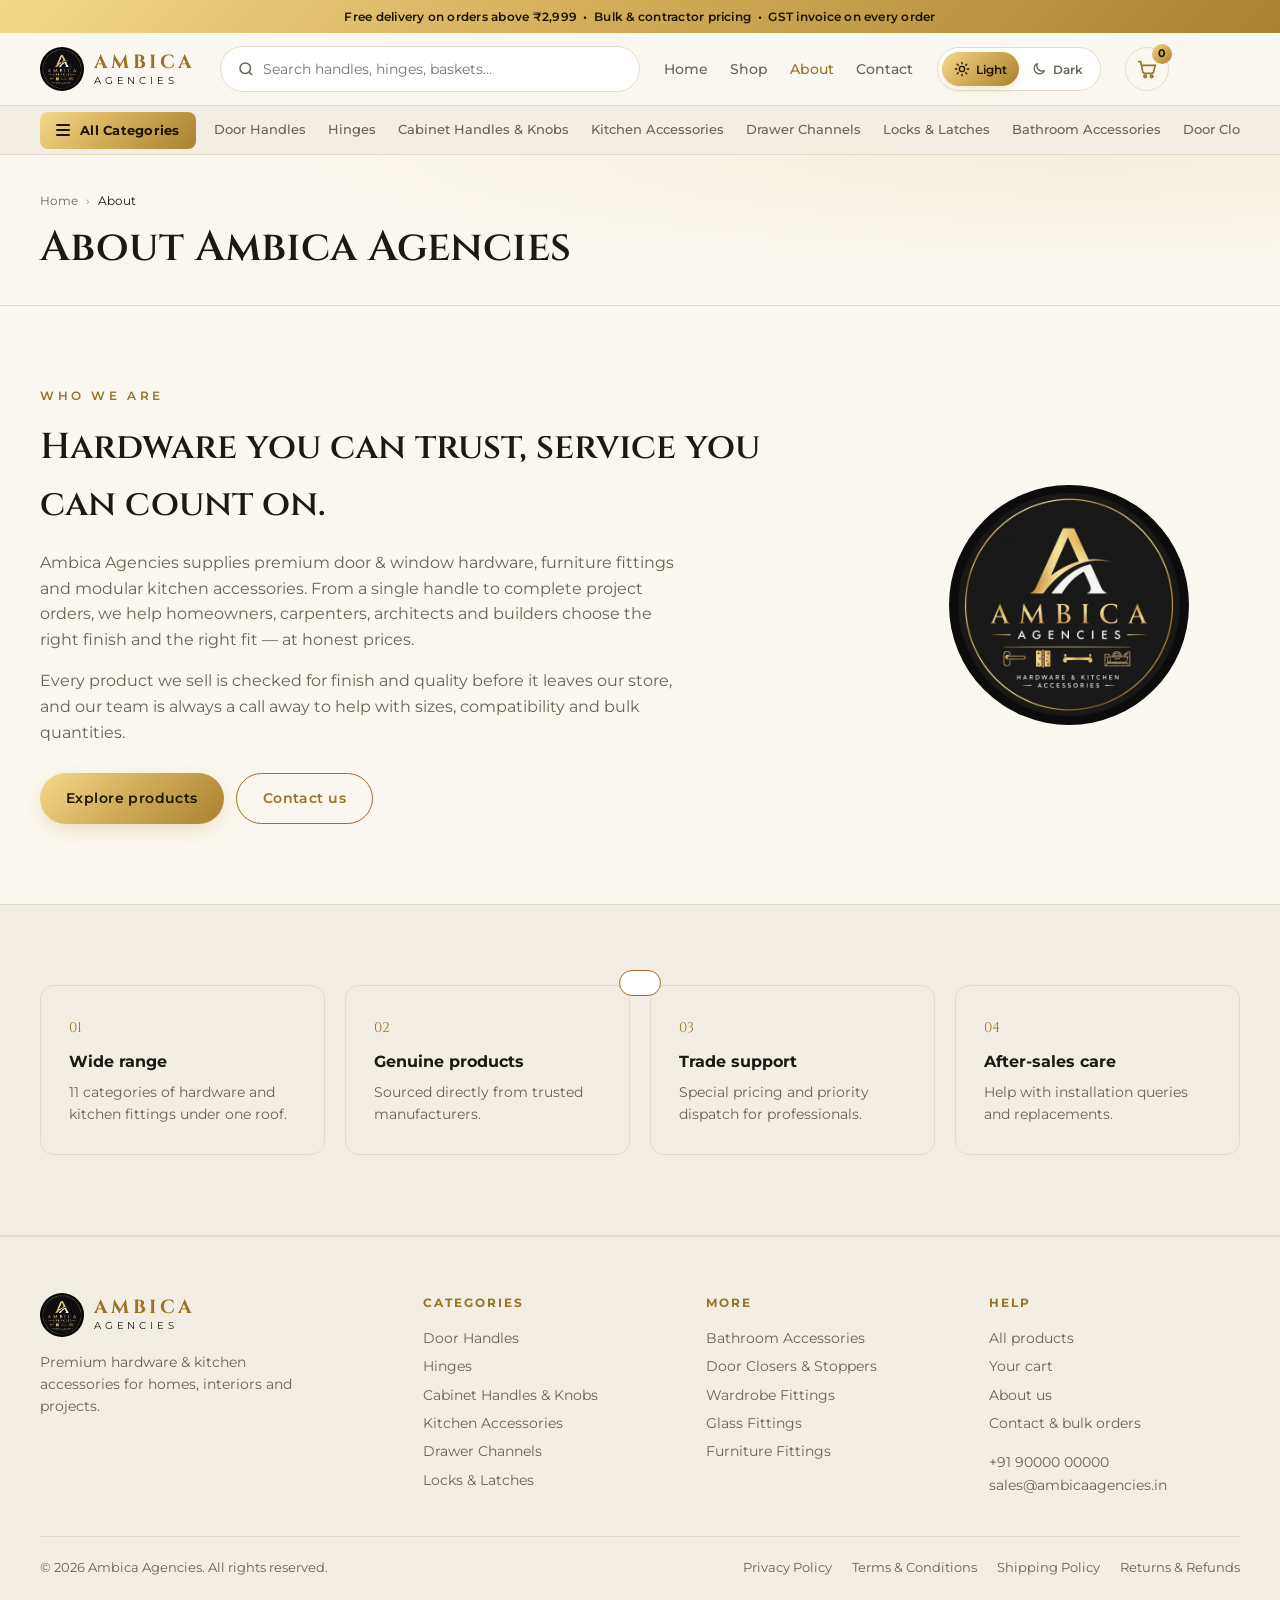
==== commit c8c83899: "Add policy pages, SEO setup and go-live guide - Privacy, Terms, Shipping and Returns policy pages (t" ====
--- a/about.html
+++ b/about.html
@@ -4,6 +4,18 @@
   <meta charset="utf-8" />
   <meta name="viewport" content="width=device-width, initial-scale=1" />
   <title>About — Ambica Agencies</title>
+  <meta name="description" content="Ambica Agencies supplies premium door & window hardware, furniture fittings and modular kitchen accessories for homes and projects." />
+  <!-- seo:start -->
+  <link rel="canonical" href="https://www.ambicaagencies.in/about.html" />
+  <meta name="theme-color" content="#0b0b0b" />
+  <meta property="og:site_name" content="Ambica Agencies" />
+  <meta property="og:type" content="website" />
+  <meta property="og:title" content="About — Ambica Agencies" />
+  <meta property="og:description" content="Ambica Agencies supplies premium door & window hardware, furniture fittings and modular kitchen accessories for homes and projects." />
+  <meta property="og:url" content="https://www.ambicaagencies.in/about.html" />
+  <meta property="og:image" content="https://www.ambicaagencies.in/assets/logo.webp" />
+  <meta name="twitter:card" content="summary" />
+  <!-- seo:end -->
   <link rel="icon" href="assets/logo.webp" />
   <link rel="preconnect" href="https://fonts.googleapis.com" />
   <link rel="preconnect" href="https://fonts.gstatic.com" crossorigin />
--- a/css/styles.css
+++ b/css/styles.css
@@ -68,22 +68,6 @@
 .btn-ghost:hover { background: rgba(212,175,90,.1); }
 .btn-block { width: 100%; }
 
-/* Hero */
-.hero { position: relative; overflow: hidden; background: radial-gradient(ellipse at 75% 40%, rgba(212,175,90,.14), transparent 60%), var(--black); border-bottom: 1px solid var(--line); }
-.hero-inner { display: grid; grid-template-columns: 1.1fr .9fr; gap: 40px; align-items: center; padding: 80px 0; }
-.eyebrow { font-size: 12px; letter-spacing: .3em; text-transform: uppercase; color: var(--gold); font-weight: 600; margin-bottom: 14px; }
-.hero h1 { font-family: var(--serif); font-size: clamp(36px, 5.5vw, 64px); line-height: 1.1; font-weight: 600; margin-bottom: 20px; }
-.lead { color: var(--muted); font-size: 17px; max-width: 520px; margin-bottom: 30px; }
-.hero-cta { display: flex; gap: 12px; flex-wrap: wrap; }
-.trust { list-style: none; display: flex; gap: 36px; margin-top: 44px; padding-top: 24px; border-top: 1px solid var(--line); }
-.trust li { display: flex; flex-direction: column; }
-.trust b { font-family: var(--serif); font-size: 22px; color: var(--gold); }
-.trust span { font-size: 12px; color: var(--muted); text-transform: uppercase; letter-spacing: .15em; }
-.hero-art { display: grid; place-items: center; }
-.ring { width: min(420px, 100%); aspect-ratio: 1; border-radius: 50%; padding: 6px; background: var(--gold-grad); box-shadow: 0 30px 80px -20px rgba(212,175,90,.35); animation: float 6s ease-in-out infinite; }
-.ring img { width: 100%; height: 100%; border-radius: 50%; object-fit: cover; }
-@keyframes float { 50% { transform: translateY(-12px); } }
-
 /* Sections */
 .section { padding: 80px 0; }
 .section-alt { background: var(--ink); border-block: 1px solid var(--line); }
@@ -294,6 +278,86 @@
 .footer-bottom { margin-top: 40px; padding-top: 20px; border-top: 1px solid var(--line); font-size: 13px; color: var(--muted); }
 
 
+/* ---------- Shared text bits ---------- */
+.eyebrow { font-size: 12px; letter-spacing: .3em; text-transform: uppercase; color: var(--gold); font-weight: 600; margin-bottom: 14px; }
+.lead { color: var(--muted); font-size: 17px; max-width: 520px; }
+.hero-cta { display: flex; gap: 12px; flex-wrap: wrap; }
+
+/* ---------- Product photos ---------- */
+.thumb img { width: 100%; height: 100%; object-fit: cover; transition: transform .4s; }
+.product:hover .thumb img { transform: scale(1.05); }
+.thumb { overflow: hidden; }
+.mini { overflow: hidden; }
+.mini img { width: 100%; height: 100%; object-fit: cover; }
+
+/* ---------- Home hero slider ---------- */
+.slider { position: relative; overflow: hidden; background: radial-gradient(ellipse at 80% 30%, rgba(212,175,90,.14), transparent 60%), var(--black); border-bottom: 1px solid var(--line); }
+.slides { display: grid; }
+.slide { grid-area: 1 / 1; opacity: 0; visibility: hidden; transition: opacity .7s ease, visibility .7s; }
+.slide.active { opacity: 1; visibility: visible; }
+.slide-inner { display: grid; grid-template-columns: 1fr 1.05fr; gap: 48px; align-items: center; padding: 56px 0 96px; min-height: 520px; }
+.slide-copy > * { opacity: 0; transform: translateY(18px); transition: opacity .6s ease, transform .6s ease; }
+.slide.active .slide-copy > * { opacity: 1; transform: none; }
+.slide.active .slide-copy > *:nth-child(2) { transition-delay: .08s; }
+.slide.active .slide-copy > *:nth-child(3) { transition-delay: .16s; }
+.slide.active .slide-copy > *:nth-child(4) { transition-delay: .24s; }
+.slide.active .slide-copy > *:nth-child(5) { transition-delay: .32s; }
+.slide-copy h2 { font-family: var(--serif); font-size: clamp(32px, 4.6vw, 56px); line-height: 1.08; font-weight: 600; margin-bottom: 16px; }
+.slide-copy .lead { margin-bottom: 20px; }
+.slide-price { display: flex; align-items: baseline; gap: 12px; margin-bottom: 26px; }
+.slide-price b { font-size: 30px; }
+.slide-price s { color: var(--muted); }
+.slide-media { position: relative; display: grid; place-items: center; aspect-ratio: 4 / 3; border-radius: 22px; overflow: hidden; border: 1px solid var(--line); background: radial-gradient(circle at 50% 40%, var(--thumb-1), var(--thumb-2)); box-shadow: var(--shadow-lg); }
+.slide-media img { width: 100%; height: 100%; object-fit: cover; transform: scale(1.08); transition: transform 6s ease-out; }
+.slide.active .slide-media img { transform: scale(1); }
+.slide-media svg { width: 50%; height: 50%; }
+.sl-arrow { position: absolute; top: calc(50% - 40px); width: 44px; height: 44px; border-radius: 50%; border: 1px solid var(--line); background: var(--header-bg); color: var(--gold); font-size: 26px; line-height: 1; display: grid; place-items: center; z-index: 2; transition: border-color .2s; }
+.sl-arrow:hover { border-color: var(--gold); }
+.sl-prev { left: 16px; } .sl-next { right: 16px; }
+.sl-tabs { position: absolute; bottom: 22px; left: 16px; right: 16px; width: min(1200px, 100% - 32px); margin-inline: auto; display: flex; gap: 10px; overflow-x: auto; scrollbar-width: none; z-index: 2; }
+.sl-tabs::-webkit-scrollbar { display: none; }
+.sl-tab { flex: 1 0 auto; min-width: 130px; padding: 10px 14px 12px; border-radius: 10px; border: 1px solid var(--line); background: var(--header-bg); backdrop-filter: blur(8px); font-size: 12px; font-weight: 600; color: var(--muted); text-align: left; position: relative; overflow: hidden; transition: color .2s, border-color .2s; }
+.sl-tab:hover { color: var(--text); }
+.sl-tab.active { color: var(--gold); border-color: var(--gold-3); }
+.sl-tab i { position: absolute; left: 0; bottom: 0; height: 3px; width: 0; background: var(--gold-grad); }
+.sl-tab.active i { animation: slfill 5.5s linear forwards; }
+.slider.paused .sl-tab.active i { animation-play-state: paused; }
+@keyframes slfill { to { width: 100%; } }
+
+/* ---------- Moving product strip ---------- */
+.marquee { overflow: hidden; padding: 22px 0; border-bottom: 1px solid var(--line); background: var(--ink); mask-image: linear-gradient(90deg, transparent, #000 6%, #000 94%, transparent); -webkit-mask-image: linear-gradient(90deg, transparent, #000 6%, #000 94%, transparent); }
+.marquee-track { display: flex; gap: 16px; width: max-content; animation: marquee 50s linear infinite; }
+.marquee:hover .marquee-track { animation-play-state: paused; }
+@keyframes marquee { to { transform: translateX(calc(-50% - 8px)); } }
+.mq-item { display: flex; align-items: center; gap: 12px; padding: 8px 18px 8px 8px; border-radius: 999px; border: 1px solid var(--line); background: var(--panel); white-space: nowrap; transition: border-color .2s; }
+.mq-item:hover { border-color: var(--gold); }
+.mq-item img { width: 48px; height: 48px; border-radius: 50%; object-fit: cover; }
+.mq-item span { display: grid; line-height: 1.3; }
+.mq-item b { font-size: 13px; font-weight: 600; }
+.mq-item em { font-style: normal; font-size: 12px; color: var(--gold); font-weight: 600; }
+
+@media (prefers-reduced-motion: reduce) {
+  .marquee-track { animation-duration: 120s; }
+  .slide-media img, .slide-copy > * { transition: none; transform: none; }
+}
+
+/* ---------- Policy pages ---------- */
+.legal { max-width: 820px; }
+.legal h2 { font-family: var(--serif); font-size: 21px; font-weight: 600; margin: 34px 0 10px; color: var(--text); }
+.legal p, .legal li { color: var(--muted); font-size: 15px; }
+.legal p + p { margin-top: 12px; }
+.legal ul { padding-left: 20px; display: grid; gap: 8px; margin-top: 8px; }
+.legal b { color: var(--text); font-weight: 600; }
+.legal a { color: var(--gold); text-decoration: underline; }
+.legal-contact { margin-top: 44px; padding: 24px 28px; }
+.legal-contact h3 { font-family: var(--serif); font-size: 19px; margin-bottom: 8px; }
+.footer-bottom { display: flex; justify-content: space-between; align-items: center; gap: 12px 24px; flex-wrap: wrap; }
+.footer-legal { display: flex; gap: 8px 20px; flex-wrap: wrap; }
+.footer-legal a { color: var(--muted); }
+.footer-legal a:hover { color: var(--gold); }
+.agree { font-size: 12px; color: var(--muted); text-align: center; }
+.agree a { color: var(--gold); text-decoration: underline; }
+
 /* ---------- Light theme ---------- */
 :root[data-theme="light"] {
   --black: #faf7f0;
@@ -318,15 +382,19 @@
 body, .header, .catnav, .card, .cat, .footer, .mega, .section-alt { transition: background-color .25s, border-color .25s, color .25s; }
 
 /* Theme toggle */
-.theme-btn { width: 44px; height: 44px; border-radius: 50%; border: 1px solid var(--line); display: grid; place-items: center; flex-shrink: 0; transition: border-color .2s; }
-.theme-btn:hover { border-color: var(--gold); }
-.theme-btn svg { width: 20px; height: 20px; fill: none; stroke: var(--gold); stroke-width: 1.8; stroke-linecap: round; stroke-linejoin: round; }
-.theme-btn .sun { display: none; }
-:root[data-theme="light"] .theme-btn .sun { display: block; }
-:root[data-theme="light"] .theme-btn .moon { display: none; }
+.theme-switch { position: relative; display: grid; grid-template-columns: 1fr 1fr; align-items: center; height: 44px; padding: 4px; border-radius: 999px; border: 1px solid var(--line); background: var(--panel); flex-shrink: 0; transition: border-color .2s; }
+.theme-switch:hover, .theme-switch:focus-visible { border-color: var(--gold); outline: none; }
+.ts-opt { position: relative; z-index: 1; display: flex; align-items: center; justify-content: center; gap: 6px; height: 100%; padding: 0 12px; font-size: 12px; font-weight: 600; color: var(--muted); transition: color .25s; }
+.ts-opt em { font-style: normal; }
+.ts-opt svg { width: 16px; height: 16px; fill: none; stroke: currentColor; stroke-width: 2; stroke-linecap: round; stroke-linejoin: round; }
+.ts-knob { position: absolute; top: 4px; bottom: 4px; left: 4px; width: calc(50% - 4px); border-radius: 999px; background: var(--gold-grad); box-shadow: 0 4px 14px -6px rgba(212,175,90,.7); transform: translateX(100%); transition: transform .3s cubic-bezier(.4,.2,.2,1); }
+:root[data-theme="light"] .ts-knob { transform: translateX(0); }
+:root:not([data-theme="light"]) .ts-dark, :root[data-theme="light"] .ts-light { color: var(--on-gold); }
 
 /* Responsive */
 @media (max-width: 1000px) {
+  .slide-inner { grid-template-columns: 1fr 1fr; gap: 28px; min-height: 0; }
+  .sl-arrow { display: none; }
   .nav { display: none; }
   .mega { grid-template-columns: repeat(3, 1fr); }
   .shop-layout { grid-template-columns: 1fr; gap: 16px; }
@@ -340,10 +408,17 @@
   .feat-grid { grid-template-columns: repeat(2, 1fr); }
 }
 @media (max-width: 760px) {
+  .slide-inner { grid-template-columns: 1fr; gap: 22px; padding: 24px 0 86px; }
+  .slide-media { order: -1; aspect-ratio: 16 / 10; }
+  .slide-copy .lead { font-size: 15px; display: -webkit-box; -webkit-line-clamp: 2; -webkit-box-orient: vertical; overflow: hidden; }
+  .slide-price { margin-bottom: 18px; }
+  .sl-tab { min-width: 112px; }
   .header { position: static; }
   .catnav { top: 0; }
   .header-inner { flex-wrap: wrap; height: auto; padding: 12px 0; gap: 12px; }
   .allcats-btn { padding: 8px 12px; }
+  .ts-opt { padding: 0 9px; }
+  .ts-opt em { display: none; }
   .allcats { position: static; }
   .catnav-inner { position: relative; }
   .mega { grid-template-columns: 1fr 1fr; width: 100%; max-height: 70vh; overflow-y: auto; padding: 18px; gap: 18px; }
@@ -358,10 +433,6 @@
   .footer-grid > div:first-child { grid-column: 1 / -1; }
   .search { order: 3; max-width: none; flex-basis: 100%; }
   .brand { margin-right: auto; }
-  .hero-inner { grid-template-columns: 1fr; padding: 48px 0; }
-  .hero-art { order: -1; }
-  .ring { width: 220px; }
-  .trust { gap: 24px; }
   .section { padding: 56px 0; }
   .cat-grid { grid-template-columns: repeat(2, 1fr); }
   .cat { padding: 18px 10px; }
